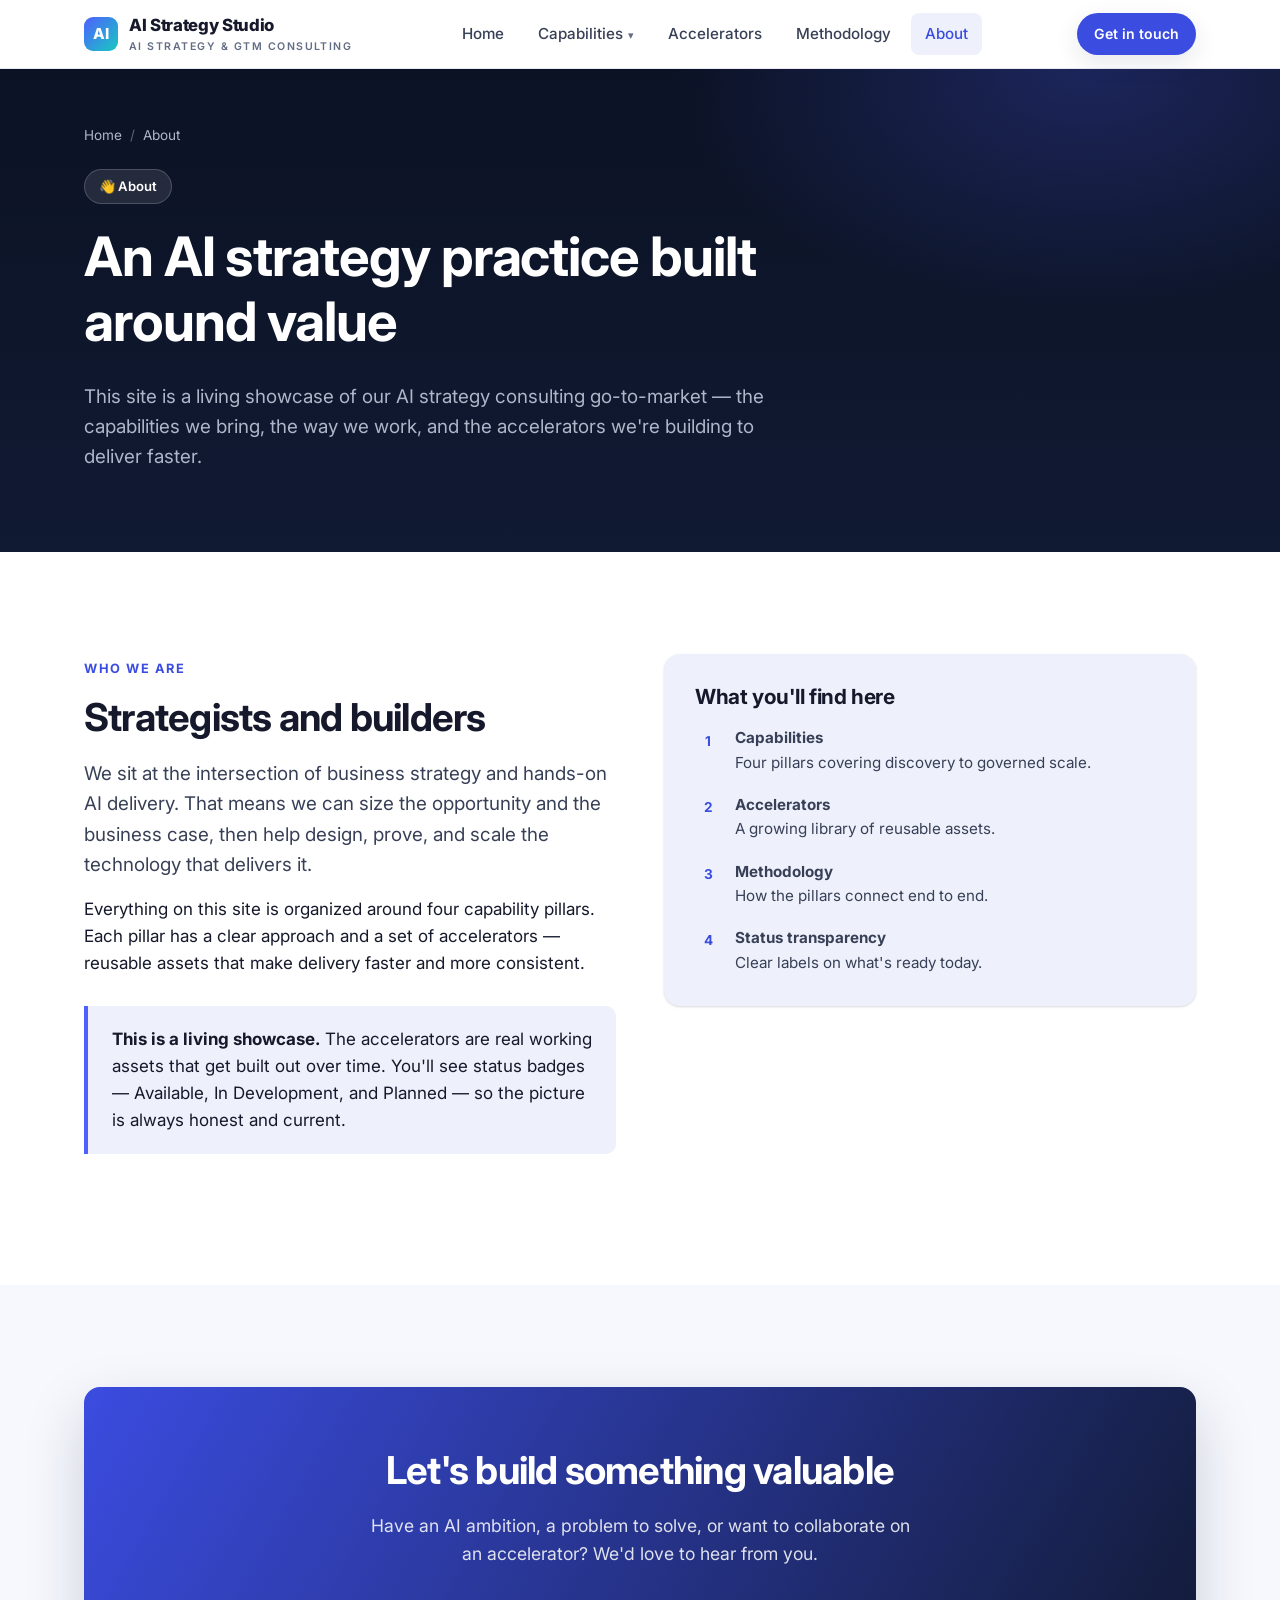
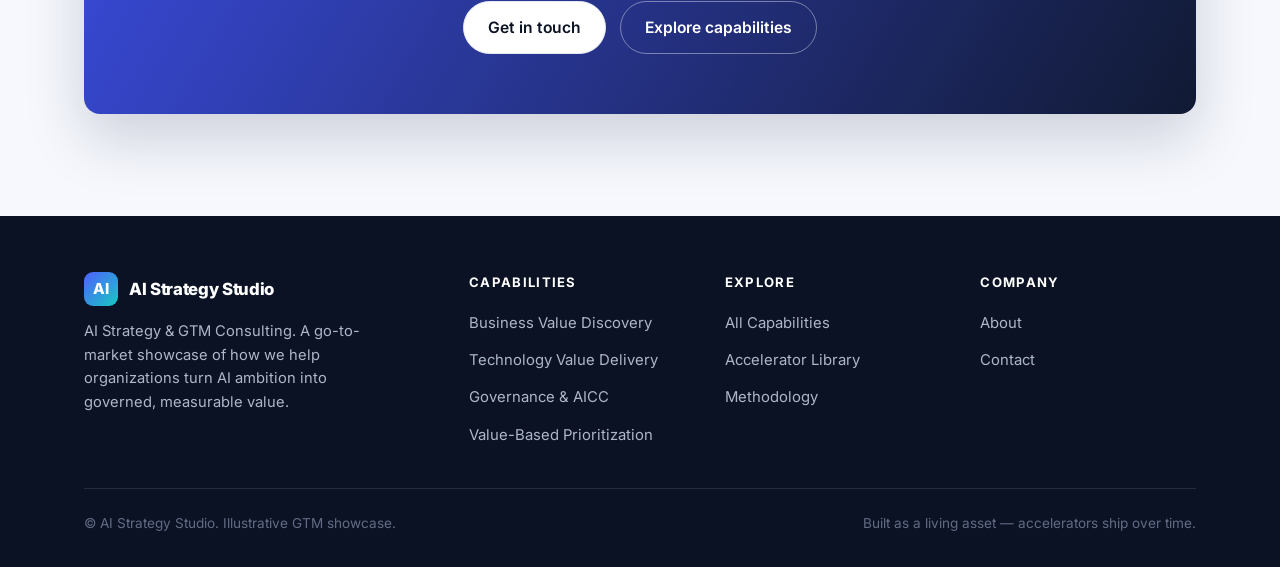
==== about.html @ fda872cd "Build AI Strategy Consulting GTM showcase site Add a data-driven, no-build static site presenting th" ====
<!DOCTYPE html>
<html lang="en">
  <head>
    <meta charset="UTF-8" />
    <meta name="viewport" content="width=device-width, initial-scale=1.0" />
    <title>About — AI Strategy Studio</title>
    <meta name="description" content="About our AI strategy consulting practice and this go-to-market showcase." />
    <link rel="preconnect" href="https://fonts.googleapis.com" />
    <link rel="preconnect" href="https://fonts.gstatic.com" crossorigin />
    <link href="https://fonts.googleapis.com/css2?family=Inter:wght@400;500;600;700;800&display=swap" rel="stylesheet" />
    <link rel="stylesheet" href="css/styles.css" />
  </head>
  <body>
    <header class="site-header" data-site-header></header>
    <main>
      <header class="page-hero">
        <div class="container">
          <nav class="breadcrumbs">
            <a href="index.html">Home</a><span class="sep">/</span><span>About</span>
          </nav>
          <span class="pill-tag">👋 About</span>
          <h1>An AI strategy practice built around value</h1>
          <p class="lead">
            This site is a living showcase of our AI strategy consulting
            go-to-market — the capabilities we bring, the way we work, and the
            accelerators we're building to deliver faster.
          </p>
        </div>
      </header>

      <section class="section">
        <div class="container">
          <div class="grid-2">
            <div class="reveal">
              <span class="eyebrow">Who we are</span>
              <h2>Strategists and builders</h2>
              <p class="lead">
                We sit at the intersection of business strategy and hands-on AI
                delivery. That means we can size the opportunity and the business
                case, then help design, prove, and scale the technology that
                delivers it.
              </p>
              <p>
                Everything on this site is organized around four capability
                pillars. Each pillar has a clear approach and a set of
                accelerators — reusable assets that make delivery faster and more
                consistent.
              </p>
              <div class="callout">
                <p>
                  <strong>This is a living showcase.</strong> The accelerators are
                  real working assets that get built out over time. You'll see
                  status badges — Available, In Development, and Planned — so the
                  picture is always honest and current.
                </p>
              </div>
            </div>
            <div class="panel panel--tint reveal">
              <h3 style="margin-bottom:16px">What you'll find here</h3>
              <ul class="feature-list">
                <li><span class="check">1</span><span><strong>Capabilities</strong><span>Four pillars covering discovery to governed scale.</span></span></li>
                <li><span class="check">2</span><span><strong>Accelerators</strong><span>A growing library of reusable assets.</span></span></li>
                <li><span class="check">3</span><span><strong>Methodology</strong><span>How the pillars connect end to end.</span></span></li>
                <li><span class="check">4</span><span><strong>Status transparency</strong><span>Clear labels on what's ready today.</span></span></li>
              </ul>
            </div>
          </div>
        </div>
      </section>

      <section class="section section--alt">
        <div class="container">
          <div class="cta-band reveal">
            <h2>Let's build something valuable</h2>
            <p>Have an AI ambition, a problem to solve, or want to collaborate on an accelerator? We'd love to hear from you.</p>
            <div class="hero-actions">
              <a class="btn btn--light" href="contact.html">Get in touch</a>
              <a class="btn btn--ghost" href="capabilities.html">Explore capabilities</a>
            </div>
          </div>
        </div>
      </section>
    </main>
    <footer class="site-footer" data-site-footer></footer>
    <script src="js/data.js"></script>
    <script src="js/site.js"></script>
  </body>
</html>
---- css/styles.css ----
/* ============================================================================
   AI STRATEGY CONSULTING — Global Design System
   ----------------------------------------------------------------------------
   This single stylesheet controls the look & feel of the ENTIRE site.
   Change a color or font here and it updates everywhere.
   ========================================================================== */

/* ---- 1. Design tokens (the "brand" variables) --------------------------- */
:root {
  /* Brand colors — change these to re-skin the whole site */
  --navy-900: #0b1224;
  --navy-800: #111a33;
  --navy-700: #1b264a;
  --indigo-600: #3b4ce0;
  --indigo-500: #4f60ff;
  --accent-teal: #17c9c1;
  --accent-amber: #f5a623;

  /* Neutrals */
  --ink: #16192b;
  --slate-700: #384057;
  --slate-500: #626c85;
  --slate-300: #aeb6c9;
  --line: #e6e9f2;
  --surface: #ffffff;
  --surface-alt: #f6f8fd;
  --surface-tint: #eef1fb;

  /* Status colors (for accelerator badges) */
  --status-available-bg: #e3f8f1;
  --status-available-fg: #0a8f6b;
  --status-progress-bg: #fdf1dd;
  --status-progress-fg: #b8730a;
  --status-planned-bg: #eef1fb;
  --status-planned-fg: #5a63b0;

  /* Typography */
  --font-sans: "Inter", -apple-system, BlinkMacSystemFont, "Segoe UI", Roboto,
    Helvetica, Arial, sans-serif;

  /* Layout */
  --maxw: 1160px;
  --radius: 16px;
  --radius-sm: 10px;
  --shadow-sm: 0 1px 2px rgba(16, 24, 40, 0.06),
    0 1px 3px rgba(16, 24, 40, 0.1);
  --shadow-md: 0 8px 24px rgba(20, 28, 60, 0.10);
  --shadow-lg: 0 24px 60px rgba(20, 28, 60, 0.18);
  --transition: 200ms cubic-bezier(0.4, 0, 0.2, 1);
}

/* ---- 2. Reset & base ---------------------------------------------------- */
*,
*::before,
*::after {
  box-sizing: border-box;
}

html {
  scroll-behavior: smooth;
  -webkit-text-size-adjust: 100%;
}

body {
  margin: 0;
  font-family: var(--font-sans);
  color: var(--ink);
  background: var(--surface);
  line-height: 1.6;
  font-size: 17px;
  -webkit-font-smoothing: antialiased;
}

img {
  max-width: 100%;
  display: block;
}

a {
  color: var(--indigo-600);
  text-decoration: none;
  transition: color var(--transition);
}
a:hover {
  color: var(--indigo-500);
}

h1,
h2,
h3,
h4 {
  line-height: 1.2;
  color: var(--ink);
  margin: 0 0 0.5em;
  letter-spacing: -0.02em;
  font-weight: 700;
}

h1 {
  font-size: clamp(2.2rem, 5vw, 3.4rem);
}
h2 {
  font-size: clamp(1.7rem, 3.4vw, 2.4rem);
}
h3 {
  font-size: 1.3rem;
}

p {
  margin: 0 0 1rem;
}

/* ---- 3. Layout helpers -------------------------------------------------- */
.container {
  width: 100%;
  max-width: var(--maxw);
  margin-inline: auto;
  padding-inline: 24px;
}

.section {
  padding-block: clamp(56px, 8vw, 104px);
}

.section--alt {
  background: var(--surface-alt);
}

.section--navy {
  background: var(--navy-900);
  color: #fff;
}
.section--navy h2,
.section--navy h3 {
  color: #fff;
}

.eyebrow {
  display: inline-block;
  font-size: 0.8rem;
  font-weight: 700;
  letter-spacing: 0.12em;
  text-transform: uppercase;
  color: var(--indigo-600);
  margin-bottom: 14px;
}
.section--navy .eyebrow {
  color: var(--accent-teal);
}

.section-head {
  max-width: 720px;
  margin-bottom: 48px;
}
.section-head.center {
  margin-inline: auto;
  text-align: center;
}

.lead {
  font-size: 1.18rem;
  color: var(--slate-700);
}
.section--navy .lead {
  color: var(--slate-300);
}

/* ---- 4. Buttons --------------------------------------------------------- */
.btn {
  display: inline-flex;
  align-items: center;
  gap: 8px;
  padding: 13px 24px;
  border-radius: 999px;
  font-weight: 600;
  font-size: 0.98rem;
  border: 1px solid transparent;
  cursor: pointer;
  transition: transform var(--transition), box-shadow var(--transition),
    background var(--transition), color var(--transition);
  white-space: nowrap;
}
.btn:hover {
  transform: translateY(-2px);
}

.btn--primary {
  background: var(--indigo-600);
  color: #fff;
  box-shadow: var(--shadow-md);
}
.btn--primary:hover {
  background: var(--indigo-500);
  color: #fff;
}

.btn--ghost {
  background: transparent;
  border-color: rgba(255, 255, 255, 0.4);
  color: #fff;
}
.btn--ghost:hover {
  background: rgba(255, 255, 255, 0.1);
  color: #fff;
}

.btn--light {
  background: #fff;
  color: var(--navy-900);
  border-color: var(--line);
}
.btn--light:hover {
  color: var(--navy-900);
}

.btn--sm {
  padding: 9px 16px;
  font-size: 0.88rem;
}

/* ---- 5. Header / universal navigation ----------------------------------- */
.site-header {
  position: sticky;
  top: 0;
  z-index: 100;
  background: rgba(255, 255, 255, 0.85);
  backdrop-filter: saturate(180%) blur(12px);
  border-bottom: 1px solid var(--line);
}

.nav {
  display: flex;
  align-items: center;
  justify-content: space-between;
  height: 68px;
}

.brand {
  display: flex;
  align-items: center;
  gap: 11px;
  font-weight: 800;
  font-size: 1.05rem;
  letter-spacing: -0.02em;
  color: var(--ink);
}
.brand:hover {
  color: var(--ink);
}
.brand-mark {
  width: 34px;
  height: 34px;
  border-radius: 9px;
  background: linear-gradient(135deg, var(--indigo-500), var(--accent-teal));
  display: grid;
  place-items: center;
  color: #fff;
  font-weight: 800;
  font-size: 0.95rem;
  flex-shrink: 0;
}
.brand small {
  display: block;
  font-size: 0.66rem;
  font-weight: 600;
  letter-spacing: 0.14em;
  text-transform: uppercase;
  color: var(--slate-500);
}

.nav-links {
  display: flex;
  align-items: center;
  gap: 6px;
  list-style: none;
  margin: 0;
  padding: 0;
}
.nav-links > li {
  position: relative;
}
.nav-links a.nav-link {
  display: block;
  padding: 9px 14px;
  border-radius: 8px;
  color: var(--slate-700);
  font-weight: 500;
  font-size: 0.95rem;
}
.nav-links a.nav-link:hover,
.nav-links a.nav-link[aria-current="page"] {
  color: var(--indigo-600);
  background: var(--surface-tint);
}

/* Dropdown menu */
.has-dropdown > .nav-link::after {
  content: "▾";
  font-size: 0.7rem;
  margin-left: 5px;
  color: var(--slate-500);
}
.dropdown {
  position: absolute;
  top: calc(100% + 6px);
  left: 0;
  min-width: 300px;
  background: #fff;
  border: 1px solid var(--line);
  border-radius: 14px;
  box-shadow: var(--shadow-lg);
  padding: 8px;
  list-style: none;
  margin: 0;
  opacity: 0;
  visibility: hidden;
  transform: translateY(8px);
  transition: all var(--transition);
}
.has-dropdown:hover .dropdown,
.has-dropdown:focus-within .dropdown {
  opacity: 1;
  visibility: visible;
  transform: translateY(0);
}
.dropdown a {
  display: block;
  padding: 10px 12px;
  border-radius: 9px;
  color: var(--ink);
}
.dropdown a:hover {
  background: var(--surface-tint);
}
.dropdown a strong {
  display: block;
  font-size: 0.95rem;
  font-weight: 600;
}
.dropdown a span {
  display: block;
  font-size: 0.82rem;
  color: var(--slate-500);
  font-weight: 400;
}

.nav-cta {
  display: flex;
  align-items: center;
  gap: 10px;
}

.nav-toggle {
  display: none;
  background: none;
  border: 1px solid var(--line);
  border-radius: 8px;
  width: 42px;
  height: 42px;
  cursor: pointer;
  font-size: 1.3rem;
  color: var(--ink);
}

/* ---- 6. Hero ------------------------------------------------------------ */
.hero {
  position: relative;
  background: radial-gradient(
      1000px 600px at 80% -10%,
      rgba(23, 201, 193, 0.18),
      transparent 60%
    ),
    radial-gradient(
      900px 500px at 0% 10%,
      rgba(79, 96, 255, 0.22),
      transparent 55%
    ),
    var(--navy-900);
  color: #fff;
  overflow: hidden;
}
.hero::after {
  content: "";
  position: absolute;
  inset: 0;
  background-image: linear-gradient(rgba(255, 255, 255, 0.03) 1px, transparent 1px),
    linear-gradient(90deg, rgba(255, 255, 255, 0.03) 1px, transparent 1px);
  background-size: 44px 44px;
  mask-image: radial-gradient(70% 60% at 50% 30%, #000, transparent);
  pointer-events: none;
}
.hero-inner {
  position: relative;
  z-index: 1;
  padding-block: clamp(64px, 12vw, 132px);
  max-width: 820px;
}
.hero h1 {
  color: #fff;
}
.hero .gradient-text {
  background: linear-gradient(120deg, var(--accent-teal), #8ea2ff);
  -webkit-background-clip: text;
  background-clip: text;
  color: transparent;
}
.hero p.lead {
  color: var(--slate-300);
  max-width: 640px;
  font-size: 1.25rem;
}
.hero-actions {
  display: flex;
  flex-wrap: wrap;
  gap: 14px;
  margin-top: 32px;
}
.hero-badge {
  display: inline-flex;
  align-items: center;
  gap: 9px;
  padding: 7px 15px;
  border-radius: 999px;
  background: rgba(255, 255, 255, 0.08);
  border: 1px solid rgba(255, 255, 255, 0.16);
  font-size: 0.85rem;
  color: #dfe4f5;
  margin-bottom: 26px;
}
.hero-badge .dot {
  width: 8px;
  height: 8px;
  border-radius: 50%;
  background: var(--accent-teal);
}

.hero-stats {
  position: relative;
  z-index: 1;
  display: grid;
  grid-template-columns: repeat(4, 1fr);
  gap: 24px;
  padding-block: 32px 56px;
  border-top: 1px solid rgba(255, 255, 255, 0.1);
}
.hero-stats .stat strong {
  display: block;
  font-size: 2.1rem;
  font-weight: 800;
  color: #fff;
  letter-spacing: -0.03em;
}
.hero-stats .stat span {
  font-size: 0.9rem;
  color: var(--slate-300);
}

/* ---- 7. Pillar cards ---------------------------------------------------- */
.pillar-grid {
  display: grid;
  grid-template-columns: repeat(2, 1fr);
  gap: 24px;
}

.pillar-card {
  position: relative;
  display: flex;
  flex-direction: column;
  background: var(--surface);
  border: 1px solid var(--line);
  border-radius: var(--radius);
  padding: 32px;
  box-shadow: var(--shadow-sm);
  transition: transform var(--transition), box-shadow var(--transition),
    border-color var(--transition);
  overflow: hidden;
}
.pillar-card::before {
  content: "";
  position: absolute;
  top: 0;
  left: 0;
  right: 0;
  height: 4px;
  background: var(--pillar-color, var(--indigo-500));
}
.pillar-card:hover {
  transform: translateY(-4px);
  box-shadow: var(--shadow-lg);
  border-color: transparent;
}
.pillar-icon {
  width: 54px;
  height: 54px;
  border-radius: 13px;
  display: grid;
  place-items: center;
  font-size: 1.6rem;
  margin-bottom: 20px;
  background: var(--pillar-tint, var(--surface-tint));
}
.pillar-card h3 {
  margin-bottom: 10px;
}
.pillar-card p {
  color: var(--slate-700);
  font-size: 0.98rem;
  margin-bottom: 20px;
}
.pillar-card .pillar-meta {
  margin-top: auto;
  display: flex;
  align-items: center;
  justify-content: space-between;
  padding-top: 18px;
  border-top: 1px solid var(--line);
  font-size: 0.88rem;
  color: var(--slate-500);
}
.pillar-card .arrow {
  font-weight: 700;
  color: var(--indigo-600);
  transition: transform var(--transition);
}
.pillar-card:hover .arrow {
  transform: translateX(4px);
}
.card-link-cover {
  position: absolute;
  inset: 0;
  z-index: 2;
  text-indent: -9999px;
  overflow: hidden;
}

/* ---- 8. Accelerator cards ---------------------------------------------- */
.accel-grid {
  display: grid;
  grid-template-columns: repeat(3, 1fr);
  gap: 22px;
}

.accel-card {
  position: relative;
  display: flex;
  flex-direction: column;
  background: var(--surface);
  border: 1px solid var(--line);
  border-radius: var(--radius-sm);
  padding: 24px;
  box-shadow: var(--shadow-sm);
  transition: transform var(--transition), box-shadow var(--transition);
}
.accel-card:hover {
  transform: translateY(-3px);
  box-shadow: var(--shadow-md);
}
.accel-card .accel-top {
  display: flex;
  align-items: flex-start;
  justify-content: space-between;
  gap: 12px;
  margin-bottom: 14px;
}
.accel-icon {
  width: 42px;
  height: 42px;
  border-radius: 10px;
  display: grid;
  place-items: center;
  font-size: 1.2rem;
  background: var(--surface-tint);
  flex-shrink: 0;
}
.accel-card h4 {
  font-size: 1.08rem;
  margin: 0 0 8px;
}
.accel-card p {
  font-size: 0.92rem;
  color: var(--slate-700);
  margin-bottom: 16px;
}
.accel-card .accel-foot {
  margin-top: auto;
  font-size: 0.85rem;
  font-weight: 600;
  color: var(--indigo-600);
}

/* Status badges */
.badge {
  display: inline-flex;
  align-items: center;
  gap: 6px;
  padding: 4px 11px;
  border-radius: 999px;
  font-size: 0.74rem;
  font-weight: 700;
  letter-spacing: 0.02em;
  white-space: nowrap;
}
.badge .dot {
  width: 6px;
  height: 6px;
  border-radius: 50%;
  background: currentColor;
}
.badge--available {
  background: var(--status-available-bg);
  color: var(--status-available-fg);
}
.badge--progress {
  background: var(--status-progress-bg);
  color: var(--status-progress-fg);
}
.badge--planned {
  background: var(--status-planned-bg);
  color: var(--status-planned-fg);
}

/* ---- 9. Generic content blocks ----------------------------------------- */
.grid-2 {
  display: grid;
  grid-template-columns: repeat(2, 1fr);
  gap: 48px;
  align-items: start;
}

.feature-list {
  list-style: none;
  padding: 0;
  margin: 0;
  display: grid;
  gap: 18px;
}
.feature-list li {
  display: flex;
  gap: 14px;
  align-items: flex-start;
}
.feature-list .check {
  flex-shrink: 0;
  width: 26px;
  height: 26px;
  border-radius: 8px;
  background: var(--surface-tint);
  color: var(--indigo-600);
  display: grid;
  place-items: center;
  font-weight: 700;
  font-size: 0.85rem;
  margin-top: 2px;
}
.feature-list strong {
  display: block;
}
.feature-list span {
  color: var(--slate-700);
  font-size: 0.95rem;
}

/* Approach steps */
.steps {
  display: grid;
  grid-template-columns: repeat(4, 1fr);
  gap: 20px;
  counter-reset: step;
}
.step {
  position: relative;
  background: var(--surface);
  border: 1px solid var(--line);
  border-radius: var(--radius-sm);
  padding: 26px 22px;
}
.step::before {
  counter-increment: step;
  content: "0" counter(step);
  display: block;
  font-size: 1.4rem;
  font-weight: 800;
  color: var(--indigo-500);
  margin-bottom: 12px;
  letter-spacing: -0.02em;
}
.step h4 {
  font-size: 1.05rem;
  margin-bottom: 8px;
}
.step p {
  font-size: 0.9rem;
  color: var(--slate-700);
  margin: 0;
}

/* ---- 10. Page hero (interior pages) ------------------------------------ */
.page-hero {
  background: linear-gradient(180deg, var(--navy-900), var(--navy-800));
  color: #fff;
  padding-block: 56px 64px;
  position: relative;
  overflow: hidden;
}
.page-hero::before {
  content: "";
  position: absolute;
  inset: 0;
  background: radial-gradient(
    700px 400px at 85% 0%,
    var(--pillar-glow, rgba(79, 96, 255, 0.25)),
    transparent 60%
  );
}
.page-hero .container {
  position: relative;
  z-index: 1;
}
.page-hero h1 {
  color: #fff;
  max-width: 760px;
}
.page-hero .lead {
  color: var(--slate-300);
  max-width: 680px;
}

.breadcrumbs {
  display: flex;
  flex-wrap: wrap;
  gap: 8px;
  align-items: center;
  font-size: 0.85rem;
  color: var(--slate-300);
  margin-bottom: 22px;
}
.breadcrumbs a {
  color: var(--slate-300);
}
.breadcrumbs a:hover {
  color: #fff;
}
.breadcrumbs .sep {
  opacity: 0.5;
}

.pill-tag {
  display: inline-flex;
  align-items: center;
  gap: 8px;
  padding: 6px 14px;
  border-radius: 999px;
  background: rgba(255, 255, 255, 0.1);
  border: 1px solid rgba(255, 255, 255, 0.18);
  font-size: 0.82rem;
  font-weight: 600;
  color: #fff;
  margin-bottom: 20px;
}

/* ---- 11. Info panels / callouts ---------------------------------------- */
.panel {
  background: var(--surface);
  border: 1px solid var(--line);
  border-radius: var(--radius);
  padding: 30px;
  box-shadow: var(--shadow-sm);
}
.panel--tint {
  background: var(--surface-tint);
  border-color: transparent;
}

.callout {
  border-left: 4px solid var(--indigo-500);
  background: var(--surface-tint);
  padding: 20px 24px;
  border-radius: 0 var(--radius-sm) var(--radius-sm) 0;
  margin: 28px 0;
}
.callout p:last-child {
  margin-bottom: 0;
}

.meta-list {
  list-style: none;
  padding: 0;
  margin: 0;
}
.meta-list li {
  display: flex;
  justify-content: space-between;
  gap: 16px;
  padding: 13px 0;
  border-bottom: 1px solid var(--line);
  font-size: 0.94rem;
}
.meta-list li:last-child {
  border-bottom: none;
}
.meta-list .k {
  color: var(--slate-500);
}
.meta-list .v {
  font-weight: 600;
  text-align: right;
}

/* Timeline (accelerator roadmap) */
.timeline {
  list-style: none;
  padding: 0;
  margin: 0;
  position: relative;
}
.timeline::before {
  content: "";
  position: absolute;
  left: 9px;
  top: 6px;
  bottom: 6px;
  width: 2px;
  background: var(--line);
}
.timeline li {
  position: relative;
  padding: 0 0 22px 34px;
}
.timeline li::before {
  content: "";
  position: absolute;
  left: 3px;
  top: 4px;
  width: 14px;
  height: 14px;
  border-radius: 50%;
  background: #fff;
  border: 3px solid var(--slate-300);
}
.timeline li.done::before {
  border-color: var(--status-available-fg);
  background: var(--status-available-fg);
}
.timeline li.active::before {
  border-color: var(--indigo-500);
  background: var(--indigo-500);
}
.timeline h4 {
  font-size: 1rem;
  margin-bottom: 4px;
}
.timeline p {
  font-size: 0.9rem;
  color: var(--slate-700);
  margin: 0;
}

/* ---- 12. CTA band ------------------------------------------------------- */
.cta-band {
  background: linear-gradient(120deg, var(--indigo-600), var(--navy-800));
  border-radius: var(--radius);
  padding: clamp(36px, 6vw, 60px);
  color: #fff;
  text-align: center;
  box-shadow: var(--shadow-lg);
}
.cta-band h2 {
  color: #fff;
}
.cta-band p {
  color: rgba(255, 255, 255, 0.85);
  max-width: 560px;
  margin-inline: auto;
  font-size: 1.1rem;
}
.cta-band .hero-actions {
  justify-content: center;
}

/* ---- 13. Footer --------------------------------------------------------- */
.site-footer {
  background: var(--navy-900);
  color: var(--slate-300);
  padding-block: 56px 32px;
}
.footer-grid {
  display: grid;
  grid-template-columns: 1.6fr 1fr 1fr 1fr;
  gap: 40px;
  margin-bottom: 40px;
}
.site-footer .brand {
  color: #fff;
  margin-bottom: 14px;
}
.site-footer .brand:hover {
  color: #fff;
}
.footer-about {
  font-size: 0.92rem;
  max-width: 300px;
}
.footer-col h5 {
  color: #fff;
  font-size: 0.82rem;
  text-transform: uppercase;
  letter-spacing: 0.1em;
  margin: 0 0 16px;
}
.footer-col ul {
  list-style: none;
  padding: 0;
  margin: 0;
  display: grid;
  gap: 10px;
}
.footer-col a {
  color: var(--slate-300);
  font-size: 0.93rem;
}
.footer-col a:hover {
  color: #fff;
}
.footer-bottom {
  border-top: 1px solid rgba(255, 255, 255, 0.1);
  padding-top: 24px;
  display: flex;
  flex-wrap: wrap;
  justify-content: space-between;
  gap: 12px;
  font-size: 0.85rem;
  color: var(--slate-500);
}

/* ---- 14. Reveal-on-scroll animation ------------------------------------ */
.reveal {
  opacity: 0;
  transform: translateY(24px);
  transition: opacity 0.6s ease, transform 0.6s ease;
}
.reveal.is-visible {
  opacity: 1;
  transform: none;
}
@media (prefers-reduced-motion: reduce) {
  .reveal {
    opacity: 1;
    transform: none;
    transition: none;
  }
  html {
    scroll-behavior: auto;
  }
}

/* ---- 15. Responsive ----------------------------------------------------- */
@media (max-width: 900px) {
  .grid-2 {
    grid-template-columns: 1fr;
    gap: 32px;
  }
  .steps {
    grid-template-columns: repeat(2, 1fr);
  }
  .accel-grid {
    grid-template-columns: repeat(2, 1fr);
  }
  .hero-stats {
    grid-template-columns: repeat(2, 1fr);
    gap: 28px;
  }
  .footer-grid {
    grid-template-columns: 1fr 1fr;
    gap: 32px;
  }
}

@media (max-width: 720px) {
  body {
    font-size: 16px;
  }
  .nav-toggle {
    display: grid;
    place-items: center;
  }
  .nav-links {
    position: fixed;
    inset: 68px 0 auto 0;
    flex-direction: column;
    align-items: stretch;
    gap: 4px;
    background: #fff;
    border-bottom: 1px solid var(--line);
    padding: 16px;
    box-shadow: var(--shadow-lg);
    transform: translateY(-120%);
    transition: transform var(--transition);
    max-height: calc(100vh - 68px);
    overflow-y: auto;
  }
  .nav-links.open {
    transform: translateY(0);
  }
  .dropdown {
    position: static;
    opacity: 1;
    visibility: visible;
    transform: none;
    box-shadow: none;
    border: none;
    padding: 4px 4px 4px 16px;
    min-width: 0;
  }
  .has-dropdown > .nav-link::after {
    display: none;
  }
  .nav-cta .btn {
    display: none;
  }
  .pillar-grid {
    grid-template-columns: 1fr;
  }
  .accel-grid {
    grid-template-columns: 1fr;
  }
  .steps {
    grid-template-columns: 1fr;
  }
  .hero-stats {
    grid-template-columns: 1fr 1fr;
  }
  .footer-grid {
    grid-template-columns: 1fr;
  }
}
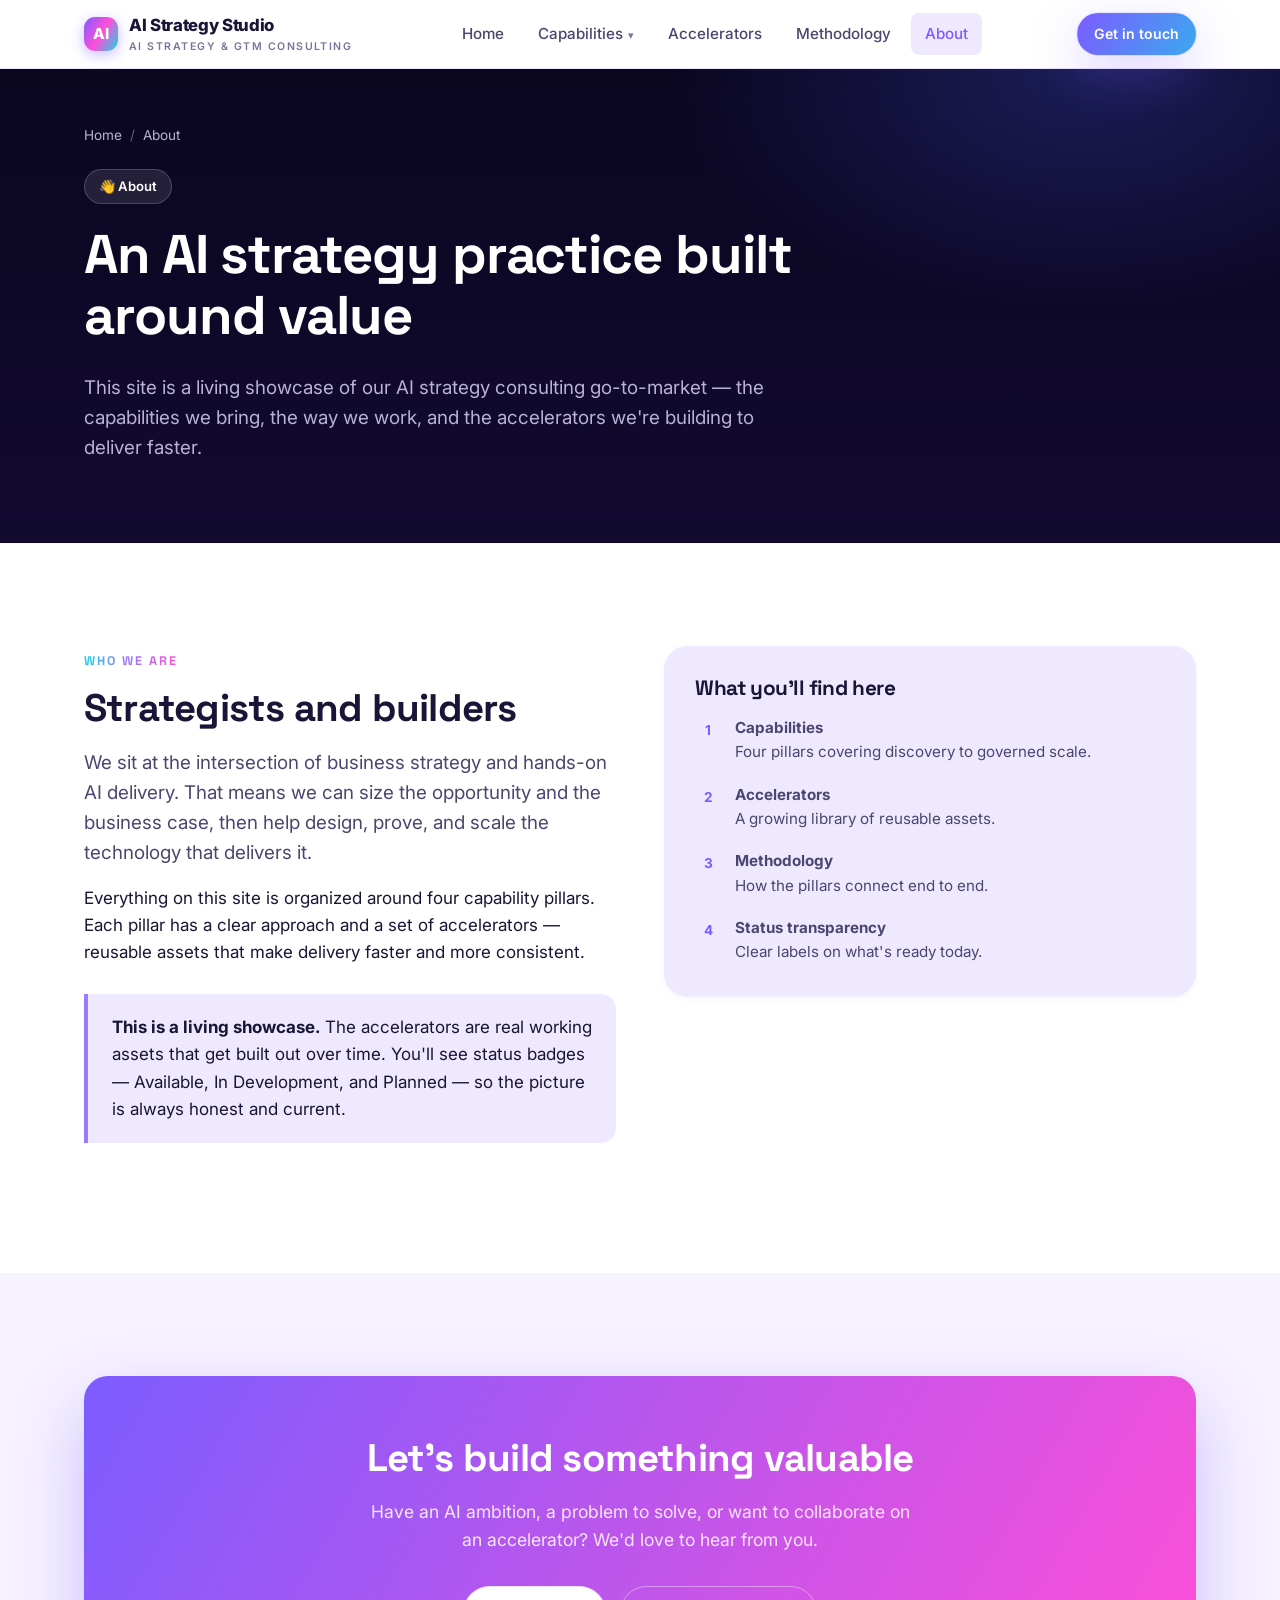
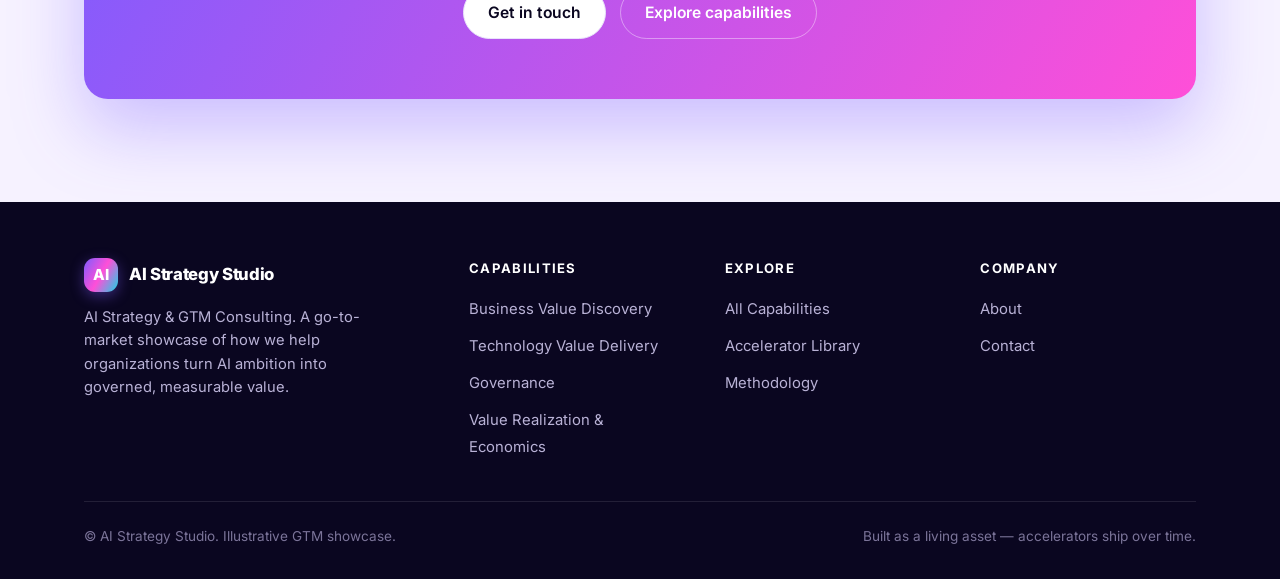
==== commit 9255d677: "Redesign UI with a futuristic, playful theme - New vibrant palette (electric violet, cyan, magenta, " ====
--- a/about.html
+++ b/about.html
@@ -7,7 +7,7 @@
     <meta name="description" content="About our AI strategy consulting practice and this go-to-market showcase." />
     <link rel="preconnect" href="https://fonts.googleapis.com" />
     <link rel="preconnect" href="https://fonts.gstatic.com" crossorigin />
-    <link href="https://fonts.googleapis.com/css2?family=Inter:wght@400;500;600;700;800&display=swap" rel="stylesheet" />
+    <link href="https://fonts.googleapis.com/css2?family=Inter:wght@400;500;600;700;800&family=Space+Grotesk:wght@500;600;700&display=swap" rel="stylesheet" />
     <link rel="stylesheet" href="css/styles.css" />
   </head>
   <body>
--- a/css/styles.css
+++ b/css/styles.css
@@ -6,47 +6,68 @@
    ========================================================================== */
 
 /* ---- 1. Design tokens (the "brand" variables) --------------------------- */
+/* FUTURISTIC + PLAYFUL palette: electric violet, cyan, magenta, warm coral,
+   on a deep-space background. Change these to re-skin the whole site. */
 :root {
-  /* Brand colors — change these to re-skin the whole site */
-  --navy-900: #0b1224;
-  --navy-800: #111a33;
-  --navy-700: #1b264a;
-  --indigo-600: #3b4ce0;
-  --indigo-500: #4f60ff;
-  --accent-teal: #17c9c1;
-  --accent-amber: #f5a623;
-
-  /* Neutrals */
-  --ink: #16192b;
-  --slate-700: #384057;
-  --slate-500: #626c85;
-  --slate-300: #aeb6c9;
-  --line: #e6e9f2;
+  /* Vibrant brand colors */
+  --violet: #7c5cff;
+  --cyan: #16d6e6;
+  --magenta: #ff4fd8;
+  --coral: #ff7a45;
+  --lime: #b6f24d;
+
+  /* Names kept for backwards-compatibility with existing components */
+  --indigo-600: #7c5cff;
+  --indigo-500: #9a7bff;
+  --accent-teal: #16d6e6;
+  --accent-amber: #ffb03a;
+
+  /* Deep-space backgrounds */
+  --navy-900: #0a0620;
+  --navy-800: #120a30;
+  --navy-700: #1d1147;
+
+  /* Neutrals (cool, lilac-tinted) */
+  --ink: #1a1436;
+  --slate-700: #4b4570;
+  --slate-500: #7b7499;
+  --slate-300: #b9b2d6;
+  --line: #e9e3fa;
   --surface: #ffffff;
-  --surface-alt: #f6f8fd;
-  --surface-tint: #eef1fb;
+  --surface-alt: #f6f2ff;
+  --surface-tint: #efe9ff;
+
+  /* Playful gradients */
+  --grad-brand: linear-gradient(120deg, #7c5cff 0%, #16d6e6 100%);
+  --grad-warm: linear-gradient(120deg, #ff4fd8 0%, #ff7a45 100%);
+  --grad-vivid: linear-gradient(120deg, #7c5cff 0%, #ff4fd8 50%, #16d6e6 100%);
+  --grad-text: linear-gradient(100deg, #16d6e6, #9a7bff 45%, #ff4fd8);
 
   /* Status colors (for accelerator badges) */
-  --status-available-bg: #e3f8f1;
-  --status-available-fg: #0a8f6b;
-  --status-progress-bg: #fdf1dd;
-  --status-progress-fg: #b8730a;
-  --status-planned-bg: #eef1fb;
-  --status-planned-fg: #5a63b0;
+  --status-available-bg: #dcfbf3;
+  --status-available-fg: #0a9b74;
+  --status-progress-bg: #fdeede;
+  --status-progress-fg: #c6720a;
+  --status-planned-bg: #efe9ff;
+  --status-planned-fg: #6f5ad6;
 
   /* Typography */
   --font-sans: "Inter", -apple-system, BlinkMacSystemFont, "Segoe UI", Roboto,
     Helvetica, Arial, sans-serif;
-
-  /* Layout */
+  --font-display: "Space Grotesk", "Inter", -apple-system, BlinkMacSystemFont,
+    "Segoe UI", sans-serif;
+
+  /* Layout — rounder + colored glow shadows */
   --maxw: 1160px;
-  --radius: 16px;
-  --radius-sm: 10px;
-  --shadow-sm: 0 1px 2px rgba(16, 24, 40, 0.06),
-    0 1px 3px rgba(16, 24, 40, 0.1);
-  --shadow-md: 0 8px 24px rgba(20, 28, 60, 0.10);
-  --shadow-lg: 0 24px 60px rgba(20, 28, 60, 0.18);
-  --transition: 200ms cubic-bezier(0.4, 0, 0.2, 1);
+  --radius: 24px;
+  --radius-sm: 15px;
+  --shadow-sm: 0 1px 2px rgba(26, 20, 54, 0.05),
+    0 2px 8px rgba(124, 92, 255, 0.06);
+  --shadow-md: 0 10px 30px rgba(124, 92, 255, 0.14);
+  --shadow-lg: 0 26px 70px rgba(124, 92, 255, 0.22);
+  --shadow-glow: 0 0 0 1px rgba(124, 92, 255, 0.14),
+    0 18px 50px rgba(124, 92, 255, 0.28);
+  --transition: 220ms cubic-bezier(0.4, 0, 0.2, 1);
 }
 
 /* ---- 2. Reset & base ---------------------------------------------------- */
@@ -89,7 +110,8 @@
 h2,
 h3,
 h4 {
-  line-height: 1.2;
+  font-family: var(--font-display);
+  line-height: 1.12;
   color: var(--ink);
   margin: 0 0 0.5em;
   letter-spacing: -0.02em;
@@ -137,15 +159,16 @@
 
 .eyebrow {
   display: inline-block;
-  font-size: 0.8rem;
+  font-family: var(--font-display);
+  font-size: 0.78rem;
   font-weight: 700;
-  letter-spacing: 0.12em;
+  letter-spacing: 0.16em;
   text-transform: uppercase;
-  color: var(--indigo-600);
   margin-bottom: 14px;
-}
-.section--navy .eyebrow {
-  color: var(--accent-teal);
+  background: var(--grad-text);
+  -webkit-background-clip: text;
+  background-clip: text;
+  color: transparent;
 }
 
 .section-head {
@@ -185,13 +208,18 @@
 }
 
 .btn--primary {
-  background: var(--indigo-600);
-  color: #fff;
-  box-shadow: var(--shadow-md);
+  background: var(--grad-brand);
+  background-size: 160% 160%;
+  color: #fff;
+  box-shadow: var(--shadow-glow);
+  transition: transform var(--transition), box-shadow var(--transition),
+    background-position var(--transition);
 }
 .btn--primary:hover {
-  background: var(--indigo-500);
-  color: #fff;
+  background-position: 100% 0;
+  color: #fff;
+  box-shadow: 0 0 0 1px rgba(124, 92, 255, 0.2),
+    0 22px 55px rgba(255, 79, 216, 0.32);
 }
 
 .btn--ghost {
@@ -250,8 +278,9 @@
 .brand-mark {
   width: 34px;
   height: 34px;
-  border-radius: 9px;
-  background: linear-gradient(135deg, var(--indigo-500), var(--accent-teal));
+  border-radius: 11px;
+  background: var(--grad-vivid);
+  box-shadow: 0 4px 14px rgba(124, 92, 255, 0.4);
   display: grid;
   place-items: center;
   color: #fff;
@@ -365,19 +394,47 @@
 /* ---- 6. Hero ------------------------------------------------------------ */
 .hero {
   position: relative;
-  background: radial-gradient(
-      1000px 600px at 80% -10%,
-      rgba(23, 201, 193, 0.18),
-      transparent 60%
-    ),
-    radial-gradient(
-      900px 500px at 0% 10%,
-      rgba(79, 96, 255, 0.22),
-      transparent 55%
-    ),
+  color: #fff;
+  overflow: hidden;
+  background: radial-gradient(900px 600px at 85% -10%, rgba(22, 214, 230, 0.22), transparent 60%),
+    radial-gradient(820px 540px at 5% 12%, rgba(124, 92, 255, 0.34), transparent 55%),
+    radial-gradient(760px 520px at 65% 115%, rgba(255, 79, 216, 0.22), transparent 55%),
     var(--navy-900);
-  color: #fff;
-  overflow: hidden;
+  background-size: 170% 170%, 170% 170%, 170% 170%, auto;
+  animation: aurora 20s ease-in-out infinite alternate;
+}
+/* Floating blurred orb for depth */
+.hero::before {
+  content: "";
+  position: absolute;
+  top: -140px;
+  right: -80px;
+  width: 520px;
+  height: 520px;
+  border-radius: 50%;
+  background: radial-gradient(circle at 35% 35%, rgba(124, 92, 255, 0.6), transparent 62%);
+  filter: blur(50px);
+  opacity: 0.75;
+  z-index: 0;
+  animation: floaty 16s ease-in-out infinite;
+  pointer-events: none;
+}
+@keyframes aurora {
+  0% {
+    background-position: 0% 0%, 100% 0%, 50% 100%, 0 0;
+  }
+  100% {
+    background-position: 35% 25%, 65% 35%, 40% 75%, 0 0;
+  }
+}
+@keyframes floaty {
+  0%,
+  100% {
+    transform: translate(0, 0) scale(1);
+  }
+  50% {
+    transform: translate(-40px, 26px) scale(1.12);
+  }
 }
 .hero::after {
   content: "";
@@ -399,10 +456,17 @@
   color: #fff;
 }
 .hero .gradient-text {
-  background: linear-gradient(120deg, var(--accent-teal), #8ea2ff);
+  background: var(--grad-text);
+  background-size: 200% auto;
   -webkit-background-clip: text;
   background-clip: text;
   color: transparent;
+  animation: shimmer 8s linear infinite;
+}
+@keyframes shimmer {
+  to {
+    background-position: 200% center;
+  }
 }
 .hero p.lead {
   color: var(--slate-300);
@@ -445,8 +509,9 @@
 }
 .hero-stats .stat strong {
   display: block;
-  font-size: 2.1rem;
-  font-weight: 800;
+  font-family: var(--font-display);
+  font-size: 2.2rem;
+  font-weight: 700;
   color: #fff;
   letter-spacing: -0.03em;
 }
@@ -481,23 +546,32 @@
   top: 0;
   left: 0;
   right: 0;
-  height: 4px;
-  background: var(--pillar-color, var(--indigo-500));
+  height: 5px;
+  background: linear-gradient(
+    90deg,
+    var(--pillar-color, var(--indigo-500)),
+    color-mix(in srgb, var(--pillar-color, var(--indigo-500)) 40%, #ffffff)
+  );
 }
 .pillar-card:hover {
-  transform: translateY(-4px);
-  box-shadow: var(--shadow-lg);
+  transform: translateY(-6px);
+  box-shadow: 0 0 0 1px
+      color-mix(in srgb, var(--pillar-color, var(--indigo-500)) 30%, transparent),
+    0 26px 60px
+      color-mix(in srgb, var(--pillar-color, var(--indigo-500)) 30%, transparent);
   border-color: transparent;
 }
 .pillar-icon {
-  width: 54px;
-  height: 54px;
-  border-radius: 13px;
+  width: 56px;
+  height: 56px;
+  border-radius: 16px;
   display: grid;
   place-items: center;
   font-size: 1.6rem;
   margin-bottom: 20px;
   background: var(--pillar-tint, var(--surface-tint));
+  box-shadow: inset 0 0 0 1px
+    color-mix(in srgb, var(--pillar-color, var(--indigo-500)) 22%, transparent);
 }
 .pillar-card h3 {
   margin-bottom: 10px;
@@ -506,6 +580,20 @@
   color: var(--slate-700);
   font-size: 0.98rem;
   margin-bottom: 20px;
+}
+.pillar-card .pillar-tags {
+  display: flex;
+  flex-wrap: wrap;
+  gap: 7px;
+  margin: 0 0 20px;
+}
+.pillar-card .pillar-tag-sm {
+  font-size: 0.73rem;
+  font-weight: 600;
+  padding: 4px 11px;
+  border-radius: 999px;
+  background: var(--pillar-tint, var(--surface-tint));
+  color: var(--slate-700);
 }
 .pillar-card .pillar-meta {
   margin-top: auto;
@@ -552,8 +640,9 @@
   transition: transform var(--transition), box-shadow var(--transition);
 }
 .accel-card:hover {
-  transform: translateY(-3px);
-  box-shadow: var(--shadow-md);
+  transform: translateY(-4px);
+  box-shadow: var(--shadow-glow);
+  border-color: transparent;
 }
 .accel-card .accel-top {
   display: flex;
@@ -563,13 +652,14 @@
   margin-bottom: 14px;
 }
 .accel-icon {
-  width: 42px;
-  height: 42px;
-  border-radius: 10px;
+  width: 44px;
+  height: 44px;
+  border-radius: 13px;
   display: grid;
   place-items: center;
   font-size: 1.2rem;
-  background: var(--surface-tint);
+  background: linear-gradient(140deg, var(--surface-tint), #fff);
+  box-shadow: inset 0 0 0 1px rgba(124, 92, 255, 0.12);
   flex-shrink: 0;
 }
 .accel-card h4 {
@@ -586,6 +676,68 @@
   font-size: 0.85rem;
   font-weight: 600;
   color: var(--indigo-600);
+}
+
+/* Muted asset card (a "coming soon" item inside a suite) */
+.accel-card.is-muted {
+  opacity: 0.72;
+}
+.accel-card.is-muted:hover {
+  transform: none;
+  box-shadow: var(--shadow-sm);
+}
+
+/* Document preview (for downloadable templates like the PRD) */
+.doc-toolbar {
+  display: flex;
+  gap: 10px;
+  flex-wrap: wrap;
+  margin-bottom: 18px;
+}
+.doc-preview {
+  background: #fff;
+  border: 1px solid var(--line);
+  border-radius: var(--radius);
+  padding: 34px 38px;
+  box-shadow: var(--shadow-sm);
+  max-height: 640px;
+  overflow: auto;
+}
+.doc-preview h2 {
+  font-size: 1.5rem;
+  margin: 0 0 0.4em;
+}
+.doc-preview h3 {
+  font-size: 1.08rem;
+  margin: 1.5em 0 0.4em;
+  color: var(--navy-800);
+}
+.doc-preview p {
+  color: var(--slate-700);
+  margin: 0 0 0.7em;
+}
+.doc-preview blockquote {
+  border-left: 3px solid var(--indigo-500);
+  background: var(--surface-tint);
+  margin: 0.6em 0 1em;
+  padding: 9px 15px;
+  border-radius: 0 8px 8px 0;
+  color: var(--slate-700);
+  font-style: italic;
+  font-size: 0.92rem;
+}
+.doc-preview ul {
+  margin: 0.3em 0 0.9em;
+  padding-left: 1.25em;
+}
+.doc-preview li {
+  margin: 0.22em 0;
+  color: var(--slate-700);
+}
+.doc-preview hr {
+  border: none;
+  border-top: 1px solid var(--line);
+  margin: 1.3em 0;
 }
 
 /* Status badges */
@@ -663,7 +815,8 @@
 /* Approach steps */
 .steps {
   display: grid;
-  grid-template-columns: repeat(4, 1fr);
+  /* auto-fit lets the row hold 4 OR 5 steps cleanly on desktop */
+  grid-template-columns: repeat(auto-fit, minmax(185px, 1fr));
   gap: 20px;
   counter-reset: step;
 }
@@ -692,6 +845,86 @@
   font-size: 0.9rem;
   color: var(--slate-700);
   margin: 0;
+}
+
+/* Focus-area cards (the buckets that make up a pillar) */
+.focus-grid {
+  display: grid;
+  grid-template-columns: repeat(3, 1fr);
+  gap: 20px;
+}
+.focus-card {
+  background: var(--surface);
+  border: 1px solid var(--line);
+  border-radius: var(--radius-sm);
+  padding: 24px;
+  box-shadow: var(--shadow-sm);
+  transition: transform var(--transition), box-shadow var(--transition);
+}
+.focus-card:hover {
+  transform: translateY(-3px);
+  box-shadow: var(--shadow-md);
+}
+.focus-icon {
+  width: 46px;
+  height: 46px;
+  border-radius: 11px;
+  display: grid;
+  place-items: center;
+  font-size: 1.35rem;
+  background: var(--surface-tint);
+  margin-bottom: 16px;
+}
+.focus-card h4 {
+  font-size: 1.08rem;
+  margin-bottom: 8px;
+}
+.focus-card p {
+  font-size: 0.92rem;
+  color: var(--slate-700);
+  margin: 0;
+}
+
+/* Business-value grid (short value themes with a one-liner) */
+.value-grid {
+  display: grid;
+  grid-template-columns: repeat(auto-fit, minmax(240px, 1fr));
+  gap: 18px;
+}
+.value-item {
+  display: flex;
+  gap: 13px;
+  align-items: flex-start;
+  padding: 18px 20px;
+  background: var(--surface);
+  border: 1px solid var(--line);
+  border-radius: var(--radius-sm);
+  box-shadow: var(--shadow-sm);
+}
+.value-dot {
+  width: 11px;
+  height: 11px;
+  border-radius: 50%;
+  margin-top: 7px;
+  flex-shrink: 0;
+}
+.value-item strong {
+  display: block;
+  font-size: 1rem;
+  margin-bottom: 2px;
+}
+.value-item span {
+  font-size: 0.9rem;
+  color: var(--slate-700);
+}
+
+/* Sub-section heading used inside sub-pillar blocks */
+.sub-head {
+  margin: 0 0 22px;
+}
+.sub-head h3 {
+  font-size: 1.35rem;
+  margin: 4px 0 0;
 }
 
 /* ---- 10. Page hero (interior pages) ------------------------------------ */
@@ -857,12 +1090,16 @@
 
 /* ---- 12. CTA band ------------------------------------------------------- */
 .cta-band {
-  background: linear-gradient(120deg, var(--indigo-600), var(--navy-800));
+  position: relative;
+  background: var(--grad-vivid), var(--navy-800);
+  background-size: 200% 200%;
+  animation: aurora 14s ease-in-out infinite alternate;
   border-radius: var(--radius);
   padding: clamp(36px, 6vw, 60px);
   color: #fff;
   text-align: center;
-  box-shadow: var(--shadow-lg);
+  box-shadow: 0 30px 70px rgba(124, 92, 255, 0.35);
+  overflow: hidden;
 }
 .cta-band h2 {
   color: #fff;
@@ -951,6 +1188,12 @@
   html {
     scroll-behavior: auto;
   }
+  .hero,
+  .hero::before,
+  .cta-band,
+  .hero .gradient-text {
+    animation: none;
+  }
 }
 
 /* ---- 15. Responsive ----------------------------------------------------- */
@@ -963,6 +1206,9 @@
     grid-template-columns: repeat(2, 1fr);
   }
   .accel-grid {
+    grid-template-columns: repeat(2, 1fr);
+  }
+  .focus-grid {
     grid-template-columns: repeat(2, 1fr);
   }
   .hero-stats {
@@ -1023,6 +1269,9 @@
   .accel-grid {
     grid-template-columns: 1fr;
   }
+  .focus-grid {
+    grid-template-columns: 1fr;
+  }
   .steps {
     grid-template-columns: 1fr;
   }
